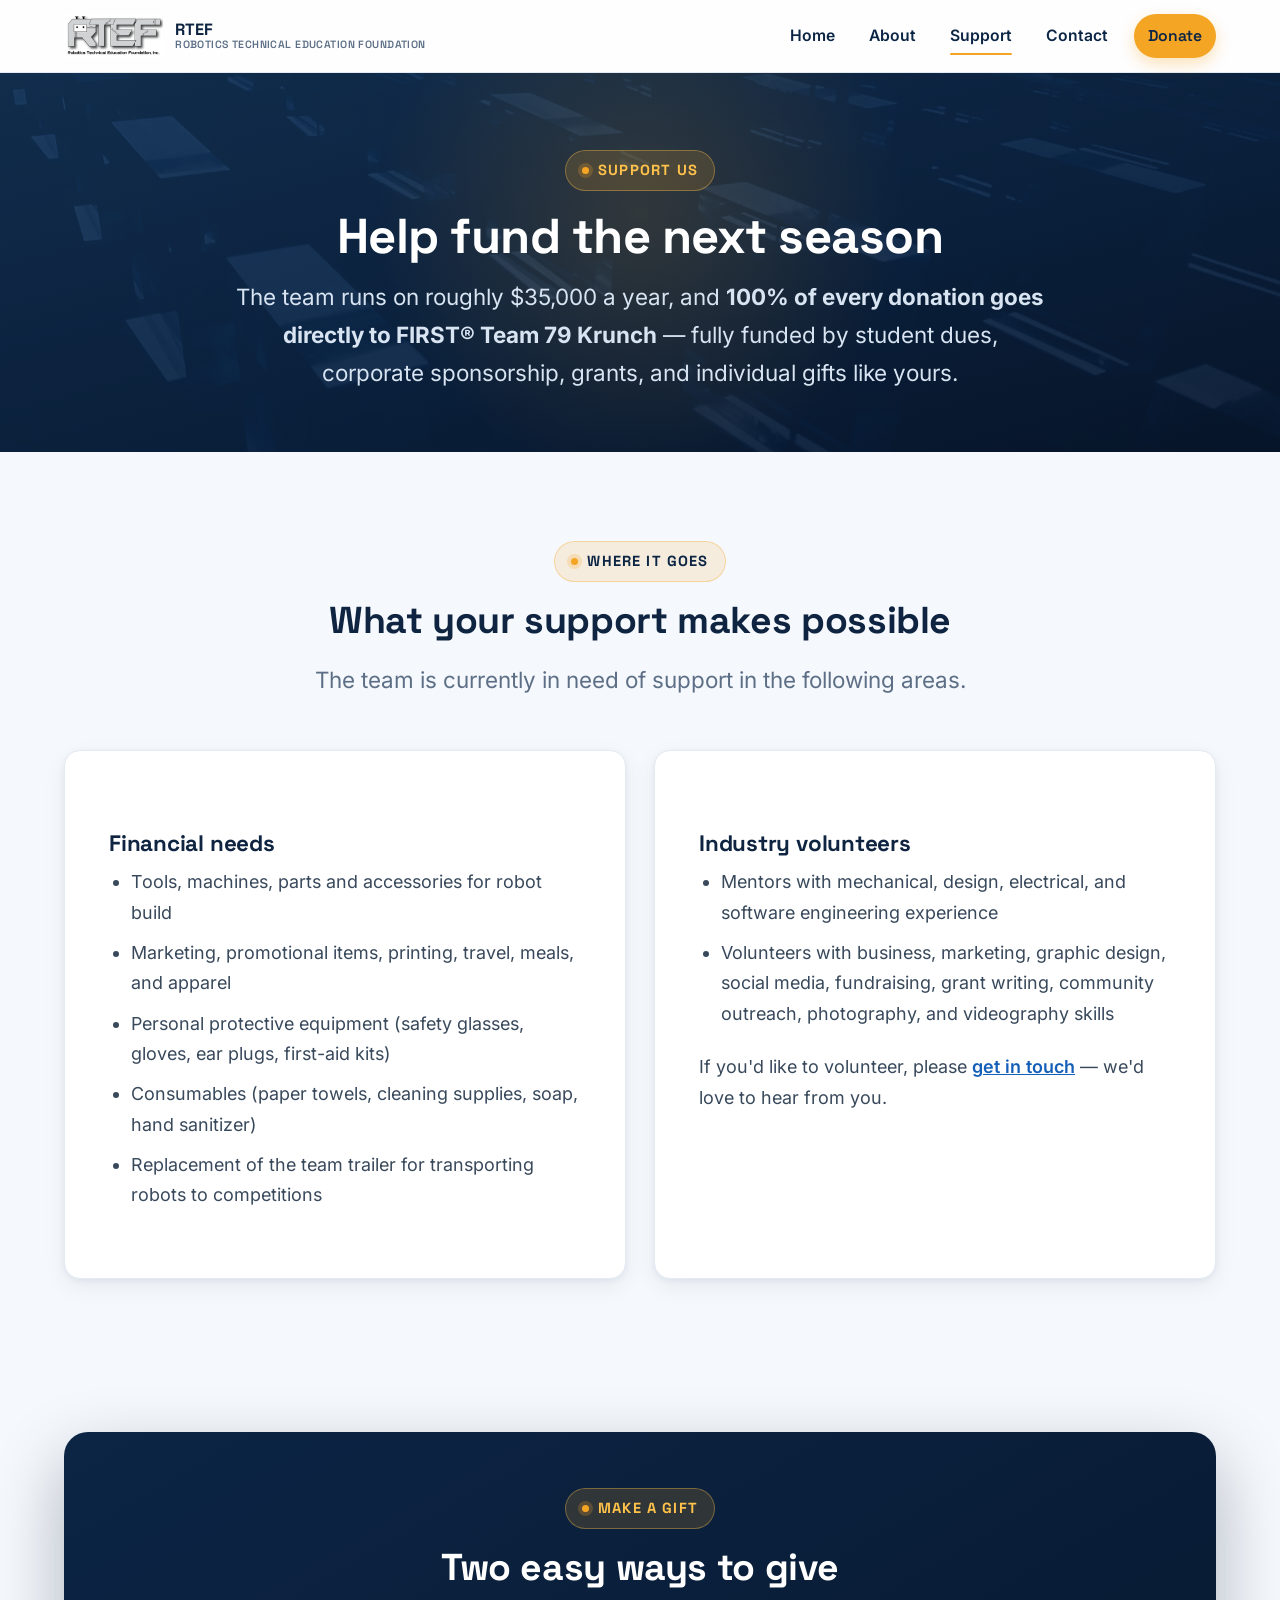
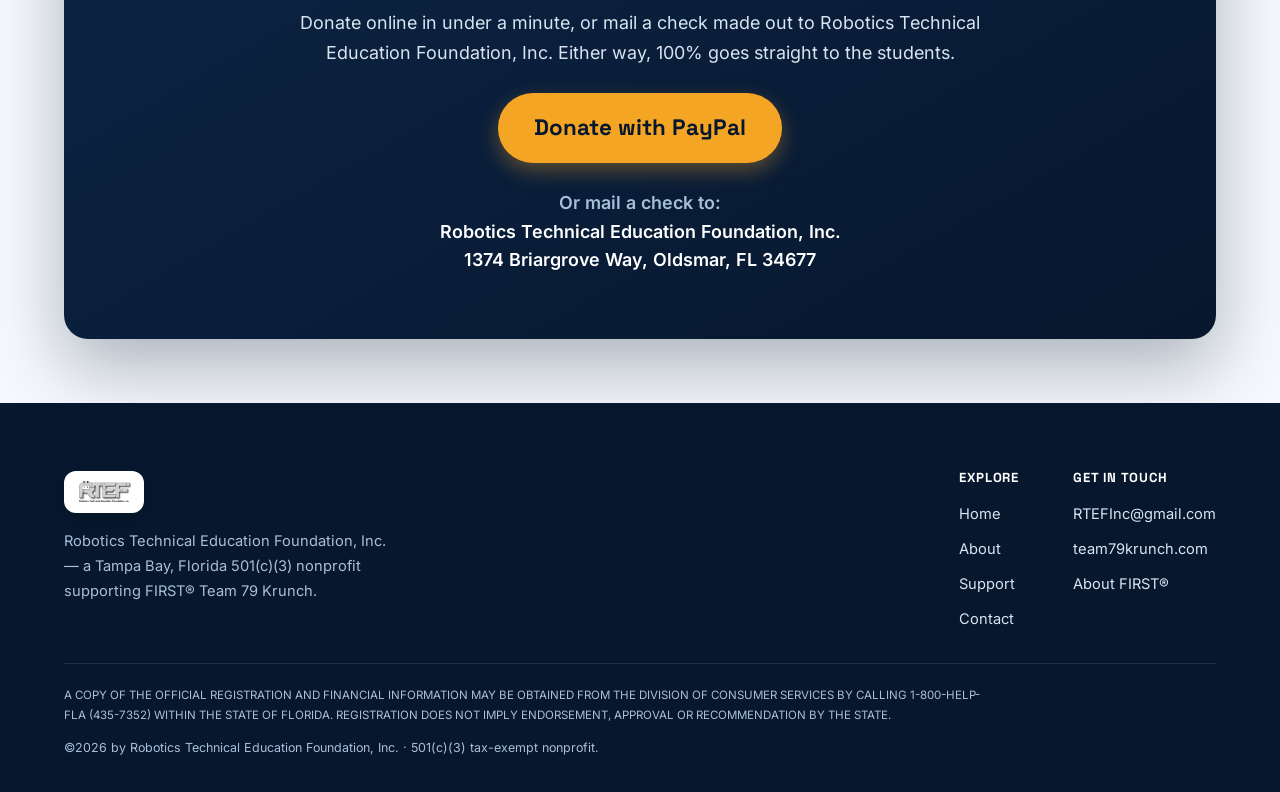
==== support.html @ 3db5b543 "Initial commit: RTEF 2026 static site Modern, framework-free redesign of the Robotics Technical Educ" ====
<!DOCTYPE html>
<html lang="en">
<head>
  <meta charset="UTF-8">
  <meta name="viewport" content="width=device-width, initial-scale=1.0">
  <title>Support | RTEF | Robotics Technical Education Foundation</title>
  <meta name="description" content="Support FIRST&reg; Team 79 Krunch through RTEF. 100% of donations go directly to the team. Give via PayPal or mail a check to our Oldsmar, FL address.">
  <link rel="icon" href="assets/img/logo.png">
  <link rel="preload" href="assets/fonts/inter-latin.woff2" as="font" type="font/woff2" crossorigin>
  <link rel="preload" href="assets/fonts/space-grotesk-latin.woff2" as="font" type="font/woff2" crossorigin>
  <link rel="stylesheet" href="css/style.css">
  <script>document.documentElement.className += ' js';</script>
</head>
<body>
  <a class="skip-link" href="#main">Skip to content</a>

  <header class="site-header">
    <div class="container header-inner">
      <a class="brand" href="index.html" aria-label="RTEF home">
        <img src="assets/img/logo.png" alt="" width="320" height="142">
        <span class="wordmark">RTEF<small>Robotics Technical Education Foundation</small></span>
      </a>
      <button class="nav-toggle" aria-label="Toggle menu" aria-expanded="false" aria-controls="main-nav"><span></span></button>
      <nav class="main-nav" id="main-nav" aria-label="Primary">
        <a href="index.html">Home</a>
        <a href="about.html">About</a>
        <a href="support.html" aria-current="page">Support</a>
        <a href="contact.html">Contact</a>
        <a class="btn-donate" href="https://www.paypal.com/donate?business=RTEFInc@gmail.com&item_name=FIRST+Team+79+Krunch&currency_code=USD" target="_blank" rel="noopener">Donate</a>
      </nav>
    </div>
  </header>

  <main id="main">
    <section class="page-hero">
      <div class="container">
        <span class="eyebrow">Support Us</span>
        <h1>Help fund the next season</h1>
        <p class="subhead">The team runs on roughly $35,000 a year, and <strong>100% of every donation goes directly to FIRST&reg; Team 79 Krunch</strong> — fully funded by student dues, corporate sponsorship, grants, and individual gifts like yours.</p>
      </div>
    </section>

    <section>
      <div class="container">
        <div class="section-head reveal">
          <span class="eyebrow">Where it goes</span>
          <h2>What your support makes possible</h2>
          <p class="lead">The team is currently in need of support in the following areas.</p>
        </div>
        <div class="need-cols">
          <div class="surface-card prose reveal">
            <h3>Financial needs</h3>
            <ul>
              <li>Tools, machines, parts and accessories for robot build</li>
              <li>Marketing, promotional items, printing, travel, meals, and apparel</li>
              <li>Personal protective equipment (safety glasses, gloves, ear plugs, first-aid kits)</li>
              <li>Consumables (paper towels, cleaning supplies, soap, hand sanitizer)</li>
              <li>Replacement of the team trailer for transporting robots to competitions</li>
            </ul>
          </div>
          <div class="surface-card prose reveal d1">
            <h3>Industry volunteers</h3>
            <ul>
              <li>Mentors with mechanical, design, electrical, and software engineering experience</li>
              <li>Volunteers with business, marketing, graphic design, social media, fundraising, grant writing, community outreach, photography, and videography skills</li>
            </ul>
            <p>If you'd like to volunteer, please <a href="contact.html">get in touch</a> — we'd love to hear from you.</p>
          </div>
        </div>
      </div>
    </section>

    <section class="tight">
      <div class="container">
        <div class="cta-card reveal">
          <span class="eyebrow">Make a Gift</span>
          <h2>Two easy ways to give</h2>
          <p>Donate online in under a minute, or mail a check made out to Robotics Technical Education Foundation, Inc. Either way, 100% goes straight to the students.</p>
          <div class="cta-actions">
            <a class="btn btn-gold btn-lg" href="https://www.paypal.com/donate?business=RTEFInc@gmail.com&item_name=FIRST+Team+79+Krunch&currency_code=USD" target="_blank" rel="noopener">Donate with PayPal</a>
          </div>
          <address class="address" style="color:#fff;margin-top:26px;">
            <span style="color:var(--on-navy-muted);font-weight:600;">Or mail a check to:</span><br>
            Robotics Technical Education Foundation, Inc.<br>
            1374 Briargrove Way, Oldsmar, FL 34677
          </address>
        </div>
      </div>
    </section>
  </main>

  <footer class="site-footer">
    <div class="container">
      <div class="footer-top">
        <div class="footer-brand">
          <img src="assets/img/logo.png" alt="RTEF">
          <p>Robotics Technical Education Foundation, Inc. — a Tampa Bay, Florida 501(c)(3) nonprofit supporting FIRST&reg; Team 79 Krunch.</p>
        </div>
        <div class="footer-cols">
          <div class="footer-col"><h4>Explore</h4><a href="index.html">Home</a><a href="about.html">About</a><a href="support.html">Support</a><a href="contact.html">Contact</a></div>
          <div class="footer-col"><h4>Get in touch</h4><a href="mailto:RTEFInc@gmail.com">RTEFInc@gmail.com</a><a href="https://www.team79krunch.com/" target="_blank" rel="noopener">team79krunch.com</a><a href="https://www.firstinspires.org/robotics/frc" target="_blank" rel="noopener">About FIRST&reg;</a></div>
        </div>
      </div>
      <div class="footer-bottom">
        <p class="disclaimer">A COPY OF THE OFFICIAL REGISTRATION AND FINANCIAL INFORMATION MAY BE OBTAINED FROM THE DIVISION OF CONSUMER SERVICES BY CALLING 1-800-HELP-FLA (435-7352) WITHIN THE STATE OF FLORIDA. REGISTRATION DOES NOT IMPLY ENDORSEMENT, APPROVAL OR RECOMMENDATION BY THE STATE.</p>
        <p class="copy">&copy;<span class="year">2026</span> by Robotics Technical Education Foundation, Inc. &middot; 501(c)(3) tax-exempt nonprofit.</p>
      </div>
    </div>
  </footer>
  <script src="js/main.js"></script>
</body>
</html>
---- css/style.css ----
/* ===================================================================
   Robotics Technical Education Foundation, Inc. (RTEF)
   2026 redesign — navy + gold identity on a light-first canvas.
   System architecture adapted from the NCFC implementation of the
   2026 web-design research (fluid type, WCAG 2.2 AA, motion guards).
   Fonts: Space Grotesk (display) + Inter (body), self-hosted.
   =================================================================== */

/* ---------- Fonts ---------- */
@font-face { font-family:'Inter'; font-weight:400 700; font-style:normal; font-display:swap; src:url('../assets/fonts/inter-latin.woff2') format('woff2'); }
@font-face { font-family:'Space Grotesk'; font-weight:500 700; font-style:normal; font-display:swap; src:url('../assets/fonts/space-grotesk-latin.woff2') format('woff2'); }

/* ---------- Tokens ---------- */
:root {
  /* Navy anchor (FIRST blue / Team Krunch navy) */
  --navy:#0c2545; --navy-700:#143458; --navy-800:#0a1f3c; --navy-900:#07172e;
  /* Gold accent (Krunch flag gold; "award-winning") — used as FILLS/highlights, never text on white */
  --gold:#f5a524; --gold-600:#e0941a; --gold-bright:#ffc24b; --gold-soft:rgba(245,165,36,.14);
  /* Accessible link/icon blue on light */
  --blue:#155fb8; --blue-50:#eaf2fc;
  /* Light canvas */
  --bg:#f5f8fc; --surface:#ffffff; --surface-2:#eef3f9; --gray:#f1f5f9;
  /* Text (AA verified on white) */
  --ink:#0e2440; --body:#39495c; --muted:#5d6f86; --border:#e3eaf2; --border-2:#d2dde9;
  /* On navy */
  --on-navy:#d8e4f1; --on-navy-muted:#a7c0d8;

  /* Fluid type scale (Utopia clamp pattern, from NCFC) */
  --step--1:clamp(0.84rem,0.82rem + 0.12vw,0.92rem);
  --step-0: clamp(1.02rem,0.99rem + 0.16vw,1.13rem);
  --step-1: clamp(1.2rem, 1.12rem + 0.36vw,1.4rem);
  --step-2: clamp(1.42rem,1.28rem + 0.66vw,1.9rem);
  --step-3: clamp(1.72rem,1.5rem + 1.05vw,2.5rem);
  --step-4: clamp(2.05rem,1.7rem + 1.7vw,3.25rem);
  --step-5: clamp(2.5rem, 1.95rem + 2.7vw,4.4rem);

  --radius:16px; --r-sm:10px; --r-lg:24px; --pill:999px;
  --maxw:1200px; --maxw-read:730px;
  --shadow-sm:0 2px 6px rgba(12,37,69,.06),0 8px 24px rgba(12,37,69,.06);
  --shadow-md:0 8px 24px rgba(12,37,69,.10),0 18px 48px rgba(12,37,69,.10);
  --shadow-lg:0 28px 70px rgba(7,23,46,.30);
  --ease:cubic-bezier(.22,.61,.36,1);
}

/* ---------- Reset / base ---------- */
*,*::before,*::after { box-sizing:border-box; }
html { -webkit-text-size-adjust:100%; scroll-behavior:smooth; }
body {
  margin:0; background:var(--bg); color:var(--body);
  font-family:'Inter',system-ui,-apple-system,'Segoe UI',sans-serif;
  font-size:var(--step-0); line-height:1.7; -webkit-font-smoothing:antialiased;
}
img { max-width:100%; display:block; }
a { color:var(--blue); text-decoration:none; }
a:hover { text-decoration:underline; }
h1,h2,h3,h4 { font-family:'Space Grotesk','Inter',sans-serif; font-weight:700; color:var(--ink); line-height:1.12; margin:0 0 .5em; letter-spacing:-.01em; }
h1 { font-size:var(--step-4); }
h2 { font-size:var(--step-3); }
h3 { font-size:var(--step-1); }
p { margin:0 0 1.1em; }
[id] { scroll-margin-top:92px; }

.container { width:100%; max-width:var(--maxw); margin:0 auto; padding:0 24px; }
.container--read { max-width:var(--maxw-read); }
section { padding:clamp(54px,7vw,96px) 0; }
section.tight { padding:clamp(40px,5vw,64px) 0; }

/* ---------- Accessibility ---------- */
:focus-visible { outline:3px solid var(--blue); outline-offset:3px; border-radius:6px; }
.hero :focus-visible, .band-navy :focus-visible, .site-footer :focus-visible, .site-header .btn-donate:focus-visible { outline-color:var(--gold-bright); }
.skip-link { position:absolute; left:-999px; top:0; background:var(--navy); color:#fff; padding:12px 18px; border-radius:0 0 8px 0; z-index:500; }
.skip-link:focus { left:0; }
@media (prefers-reduced-motion: reduce) {
  *,*::before,*::after { animation-duration:.001ms !important; animation-iteration-count:1 !important; transition-duration:.001ms !important; scroll-behavior:auto !important; }
  .js .reveal { opacity:1 !important; transform:none !important; }
}

/* ---------- Reveal on scroll ---------- */
.js .reveal { opacity:0; transform:translateY(22px); transition:opacity .7s var(--ease), transform .7s var(--ease); }
.js .reveal.in { opacity:1; transform:none; }
.js .reveal.d1 { transition-delay:.08s; } .js .reveal.d2 { transition-delay:.16s; } .js .reveal.d3 { transition-delay:.24s; }

/* ---------- Buttons ---------- */
.btn {
  display:inline-flex; align-items:center; justify-content:center; gap:9px;
  min-height:48px; padding:13px 28px;
  font-family:'Space Grotesk',sans-serif; font-weight:700; font-size:var(--step-0);
  border:none; border-radius:var(--pill); cursor:pointer; text-align:center;
  transition:transform .18s var(--ease), box-shadow .18s ease, background .18s ease;
}
.btn:hover { transform:translateY(-2px); text-decoration:none; }
.btn-gold { background:var(--gold); color:var(--navy-900); box-shadow:0 8px 20px rgba(245,165,36,.34); }
.btn-gold:hover { background:var(--gold-bright); box-shadow:0 12px 28px rgba(245,165,36,.42); }
.btn-navy { background:var(--navy); color:#fff; box-shadow:0 8px 20px rgba(12,37,69,.26); }
.btn-navy:hover { background:var(--navy-800); }
.btn-outline { background:transparent; color:var(--navy); box-shadow:inset 0 0 0 1.6px var(--border-2); }
.btn-outline:hover { box-shadow:inset 0 0 0 1.6px var(--navy); background:var(--surface); }
.btn-ghost { background:transparent; color:#fff; box-shadow:inset 0 0 0 1.6px rgba(255,255,255,.5); }
.btn-ghost:hover { background:rgba(255,255,255,.10); box-shadow:inset 0 0 0 1.6px rgba(255,255,255,.85); }
.btn-lg { min-height:56px; padding:16px 36px; font-size:var(--step-1); }

/* ---------- Eyebrow ---------- */
.eyebrow {
  display:inline-flex; align-items:center; gap:9px;
  background:var(--gold-soft); color:var(--navy);
  font-family:'Space Grotesk',sans-serif; font-size:var(--step--1); font-weight:700;
  letter-spacing:.08em; text-transform:uppercase; padding:7px 16px; border-radius:var(--pill);
  margin-bottom:18px; border:1px solid rgba(245,165,36,.34);
}
.eyebrow::before { content:""; width:7px; height:7px; border-radius:50%; background:var(--gold); box-shadow:0 0 0 4px rgba(245,165,36,.22); }
.band-navy .eyebrow, .hero .eyebrow, .cta-card .eyebrow, .page-hero .eyebrow { background:rgba(245,165,36,.16); color:var(--gold-bright); border-color:rgba(255,194,75,.36); }

.section-head { max-width:760px; margin:0 auto clamp(34px,4vw,52px); text-align:center; }
.section-head .lead { font-size:var(--step-1); color:var(--muted); margin:0; }
.band-navy .section-head .lead { color:var(--on-navy); }

/* ---------- Header ---------- */
.site-header { position:sticky; top:0; z-index:200; background:rgba(255,255,255,.85); backdrop-filter:saturate(1.6) blur(12px); border-bottom:1px solid var(--border); transition:box-shadow .25s, background .25s; }
.site-header.scrolled { box-shadow:0 6px 24px rgba(12,37,69,.09); background:rgba(255,255,255,.95); }
.header-inner { display:flex; align-items:center; justify-content:space-between; gap:20px; min-height:72px; }
.brand { display:inline-flex; align-items:center; gap:12px; }
.brand img { height:44px; width:auto; }
.brand .wordmark { font-family:'Space Grotesk',sans-serif; font-weight:700; font-size:1.02rem; color:var(--ink); line-height:1.1; letter-spacing:-.01em; }
.brand .wordmark small { display:block; font-size:.66rem; font-weight:600; letter-spacing:.04em; text-transform:uppercase; color:var(--muted); }
.main-nav { display:flex; align-items:center; gap:6px; }
.main-nav a { position:relative; color:var(--navy); font-weight:600; font-size:.98rem; padding:9px 14px; border-radius:var(--pill); }
.main-nav a:hover { text-decoration:none; color:var(--blue); }
.main-nav a[aria-current="page"] { color:var(--navy); }
.main-nav a[aria-current="page"]::after { content:""; position:absolute; left:14px; right:14px; bottom:3px; height:2px; background:var(--gold); border-radius:2px; }
.btn-donate { display:inline-flex; align-items:center; gap:7px; min-height:42px; padding:8px 20px; margin-left:6px; background:var(--gold); color:var(--navy-900); font-family:'Space Grotesk',sans-serif; font-weight:700; border-radius:var(--pill); box-shadow:0 6px 16px rgba(245,165,36,.32); transition:transform .16s var(--ease), box-shadow .16s; }
.btn-donate:hover { transform:translateY(-2px); text-decoration:none; color:var(--navy-900); background:var(--gold-bright); }
.nav-toggle { display:none; width:46px; height:46px; border:1px solid var(--border-2); border-radius:10px; background:#fff; cursor:pointer; padding:0; }
.nav-toggle span, .nav-toggle span::before, .nav-toggle span::after { content:""; display:block; width:22px; height:2px; background:var(--navy); margin:0 auto; position:relative; transition:transform .2s, opacity .2s; }
.nav-toggle span::before { position:absolute; top:-7px; } .nav-toggle span::after { position:absolute; top:7px; }
.nav-toggle.open span { background:transparent; }
.nav-toggle.open span::before { transform:translateY(7px) rotate(45deg); }
.nav-toggle.open span::after { transform:translateY(-7px) rotate(-45deg); }

/* ---------- Hero ---------- */
.hero { position:relative; overflow:hidden; color:#fff; background:linear-gradient(165deg,var(--navy-700) 0%,var(--navy) 52%,var(--navy-900) 100%); padding:clamp(40px,5vw,72px) 0 clamp(48px,6vw,84px); }
.hero::before { content:""; position:absolute; inset:0; background:url('../assets/img/abstract-1920.webp') center/cover no-repeat; opacity:.18; mix-blend-mode:luminosity; pointer-events:none; }
.hero::after { content:""; position:absolute; top:-26%; right:-8%; width:600px; height:600px; background:radial-gradient(circle,rgba(245,165,36,.20),transparent 62%); pointer-events:none; }
.hero > .container { position:relative; z-index:1; }
.hero-grid { display:grid; grid-template-columns:1.05fr .95fr; gap:clamp(34px,5vw,60px); align-items:center; }
.hero h1 { color:#fff; font-size:var(--step-5); margin-bottom:14px; }
.hero h1 .hl { color:var(--gold-bright); }
.hero .subhead { font-size:var(--step-1); color:var(--on-navy); margin-bottom:26px; max-width:36ch; }
.hero-cta { display:flex; flex-wrap:wrap; gap:14px; margin-bottom:30px; }
.hero-media { position:relative; }
.hero-media img { width:100%; height:auto; aspect-ratio:5/4; object-fit:cover; object-position:center; border-radius:var(--r-lg); box-shadow:var(--shadow-lg); background:var(--navy-800); }
.hero-media .badge-float { position:absolute; left:16px; bottom:16px; background:#fff; color:var(--navy); border-radius:14px; padding:11px 15px; box-shadow:var(--shadow-md); display:flex; align-items:center; gap:10px; font-weight:700; }
.hero-media .badge-float img { width:34px; height:auto; border-radius:0; box-shadow:none; aspect-ratio:auto; }
.hero-media .badge-float small { display:block; font-weight:600; font-size:.72rem; color:var(--muted); }

/* Trust strip */
.trust-strip { display:flex; flex-wrap:wrap; gap:14px 26px; padding-top:8px; border-top:1px solid rgba(255,255,255,.14); }
.trust-strip .ts { display:flex; flex-direction:column; }
.trust-strip b { font-family:'Space Grotesk',sans-serif; font-size:var(--step-1); color:var(--gold-bright); line-height:1.1; }
.trust-strip span { font-size:var(--step--1); color:var(--on-navy-muted); }

/* ---------- Page hero (subpages) ---------- */
.page-hero { position:relative; overflow:hidden; color:#fff; text-align:center; background:linear-gradient(165deg,var(--navy-700),var(--navy) 55%,var(--navy-900)); padding:clamp(48px,6vw,88px) 0 clamp(40px,5vw,60px); }
.page-hero::before { content:""; position:absolute; inset:0; background:url('../assets/img/abstract-1920.webp') center/cover; opacity:.14; mix-blend-mode:luminosity; }
.page-hero::after { content:""; position:absolute; top:-32%; left:50%; transform:translateX(-50%); width:680px; height:520px; background:radial-gradient(circle,rgba(245,165,36,.16),transparent 62%); pointer-events:none; }
.page-hero > .container { position:relative; z-index:1; }
.page-hero h1 { color:#fff; font-size:var(--step-4); margin:0 auto 14px; max-width:760px; text-wrap:balance; }
.page-hero .subhead { color:var(--on-navy); font-size:var(--step-1); max-width:58ch; margin:0 auto; text-wrap:pretty; }

/* ---------- Mission / brand logos ---------- */
.mission-text { font-size:var(--step-1); color:var(--body); }
.brand-logos { display:flex; align-items:center; justify-content:center; flex-wrap:wrap; gap:40px; margin-top:30px; }
.brand-logos figure { margin:0; text-align:center; }
.brand-logos img { height:74px; width:auto; margin:0 auto 8px; }
.brand-logos figcaption { font-family:'Space Grotesk',sans-serif; font-weight:600; font-size:.78rem; letter-spacing:.06em; text-transform:uppercase; color:var(--muted); }

/* ---------- Cards ---------- */
.grid-3 { display:grid; grid-template-columns:repeat(3,1fr); gap:24px; }
.card { background:var(--surface); border:1px solid var(--border); border-radius:var(--radius); overflow:hidden; display:flex; flex-direction:column; box-shadow:var(--shadow-sm); transition:transform .2s var(--ease), box-shadow .2s; }
.card:hover { transform:translateY(-5px); box-shadow:var(--shadow-md); }
.card img { width:100%; height:190px; object-fit:cover; }
.card-body { padding:22px 24px 26px; }
.card-body h3 { margin-bottom:.35em; }
.card-body p { margin:0; color:var(--body); font-size:var(--step-0); }
.card-kicker { font-family:'Space Grotesk',sans-serif; font-size:.74rem; font-weight:700; letter-spacing:.08em; text-transform:uppercase; color:var(--blue); }

/* ---------- Navy bands ---------- */
.band-navy { position:relative; overflow:hidden; background:linear-gradient(160deg,var(--navy-700),var(--navy) 60%,var(--navy-900)); color:#fff; }
.band-navy h2 { color:#fff; }
.band-navy::before { content:""; position:absolute; inset:0; background:url('../assets/img/abstract-1920.webp') center/cover; opacity:.10; mix-blend-mode:luminosity; }
.band-navy > .container { position:relative; z-index:1; }

/* Impact stats */
.stats { display:grid; grid-template-columns:repeat(4,1fr); gap:24px; text-align:center; }
.stat b { display:block; font-family:'Space Grotesk',sans-serif; font-size:var(--step-4); color:var(--gold-bright); line-height:1; }
.stat span { display:block; margin-top:8px; color:var(--on-navy); font-size:var(--step-0); }

/* ---------- Support CTA band ---------- */
.cta-card { background:linear-gradient(150deg,var(--navy),var(--navy-900)); color:#fff; border-radius:var(--r-lg); padding:clamp(34px,5vw,56px); text-align:center; box-shadow:var(--shadow-lg); position:relative; overflow:hidden; }
.cta-card h2 { color:#fff; }
.cta-card p { color:var(--on-navy); max-width:62ch; margin:0 auto 24px; }
.cta-actions { display:flex; gap:14px; justify-content:center; flex-wrap:wrap; }

/* ---------- Prose (About/Support) ---------- */
.prose { font-size:var(--step-0); color:var(--body); }
.prose p { margin:0 0 1.2em; }
.prose a { color:var(--blue); text-decoration:underline; font-weight:600; }
.prose h2 { margin-top:1.4em; }
.prose h3 { font-size:var(--step-1); color:var(--ink); margin:1.6em 0 .5em; }
.prose ul { margin:0 0 1.3em; padding-left:1.25em; }
.prose li { margin-bottom:.55em; }
.surface-card { background:var(--surface); border:1px solid var(--border); border-radius:var(--radius); padding:clamp(26px,4vw,44px); box-shadow:var(--shadow-sm); }
.need-cols { display:grid; grid-template-columns:1fr 1fr; gap:28px; }
.address { font-style:normal; font-weight:600; color:var(--ink); line-height:1.6; margin:8px 0; }

/* ---------- Contact form ---------- */
.contact-grid { display:grid; grid-template-columns:1.25fr .9fr; gap:40px; align-items:start; }
.form { display:grid; gap:16px; }
.field { display:flex; flex-direction:column; }
.field label { font-family:'Space Grotesk',sans-serif; font-weight:600; font-size:.9rem; color:var(--ink); margin-bottom:6px; }
.field input, .field textarea { font-family:inherit; font-size:var(--step-0); padding:12px 14px; border:1px solid var(--border-2); border-radius:var(--r-sm); background:#fff; color:var(--ink); }
.field input:focus, .field textarea:focus { outline:none; border-color:var(--blue); box-shadow:0 0 0 3px rgba(21,95,184,.16); }
.field textarea { resize:vertical; min-height:140px; }
.form-confirm { display:none; background:#e7f6ec; border:1px solid #aedcbb; color:#1c6b37; padding:14px 16px; border-radius:var(--r-sm); margin-bottom:6px; font-weight:600; }
.form-confirm.show { display:block; }
.contact-aside { background:var(--surface); border:1px solid var(--border); border-radius:var(--radius); padding:28px; box-shadow:var(--shadow-sm); }
.contact-aside .row { display:flex; gap:12px; align-items:flex-start; margin-bottom:16px; }
.contact-aside .row svg { width:20px; height:20px; color:var(--blue); flex:none; margin-top:3px; }

/* ---------- Footer ---------- */
.site-footer { background:var(--navy-900); color:var(--on-navy); padding:clamp(44px,6vw,68px) 0 34px; }
.footer-top { display:flex; flex-wrap:wrap; justify-content:space-between; gap:28px; align-items:flex-start; margin-bottom:26px; }
.footer-brand { max-width:340px; }
.footer-brand img { height:42px; width:auto; margin-bottom:16px; background:#fff; padding:9px 13px; border-radius:12px; box-shadow:0 4px 14px rgba(0,0,0,.18); }
.footer-brand p { color:var(--on-navy-muted); font-size:var(--step--1); margin:0; }
.footer-cols { display:flex; gap:54px; flex-wrap:wrap; }
.footer-col h4 { color:#fff; font-size:.82rem; letter-spacing:.06em; text-transform:uppercase; margin-bottom:12px; }
.footer-col a { display:block; color:var(--on-navy); font-size:var(--step--1); padding:5px 0; }
.footer-col a:hover { color:var(--gold-bright); text-decoration:none; }
.footer-bottom { border-top:1px solid rgba(255,255,255,.1); padding-top:22px; }
.footer-bottom .disclaimer { font-size:.72rem; line-height:1.7; color:var(--on-navy-muted); max-width:920px; margin:0 0 12px; }
.footer-bottom .copy { font-size:.78rem; color:var(--on-navy-muted); margin:0; }

/* ---------- Responsive ---------- */
@media (max-width:920px) {
  .nav-toggle { display:block; }
  .main-nav { position:fixed; inset:72px 0 auto 0; flex-direction:column; align-items:stretch; gap:0; background:#fff; border-bottom:1px solid var(--border); box-shadow:var(--shadow-md); padding:10px 18px 18px; transform:translateY(-130%); transition:transform .25s; max-height:calc(100vh - 72px); overflow:auto; }
  .main-nav.open { transform:translateY(0); }
  .main-nav a { padding:14px 8px; border-bottom:1px solid var(--border); border-radius:0; }
  .main-nav a[aria-current="page"]::after { display:none; }
  .btn-donate { margin:12px 8px 0; justify-content:center; }
  .hero-grid { grid-template-columns:1fr; gap:32px; }
  .hero-media { order:-1; }
  .grid-3 { grid-template-columns:1fr; }
  .stats { grid-template-columns:1fr 1fr; gap:28px 18px; }
  .need-cols { grid-template-columns:1fr; }
  .contact-grid { grid-template-columns:1fr; gap:28px; }
}
@media (max-width:520px) {
  .stats { grid-template-columns:1fr; }
  .hero-media .badge-float { left:8px; }
}
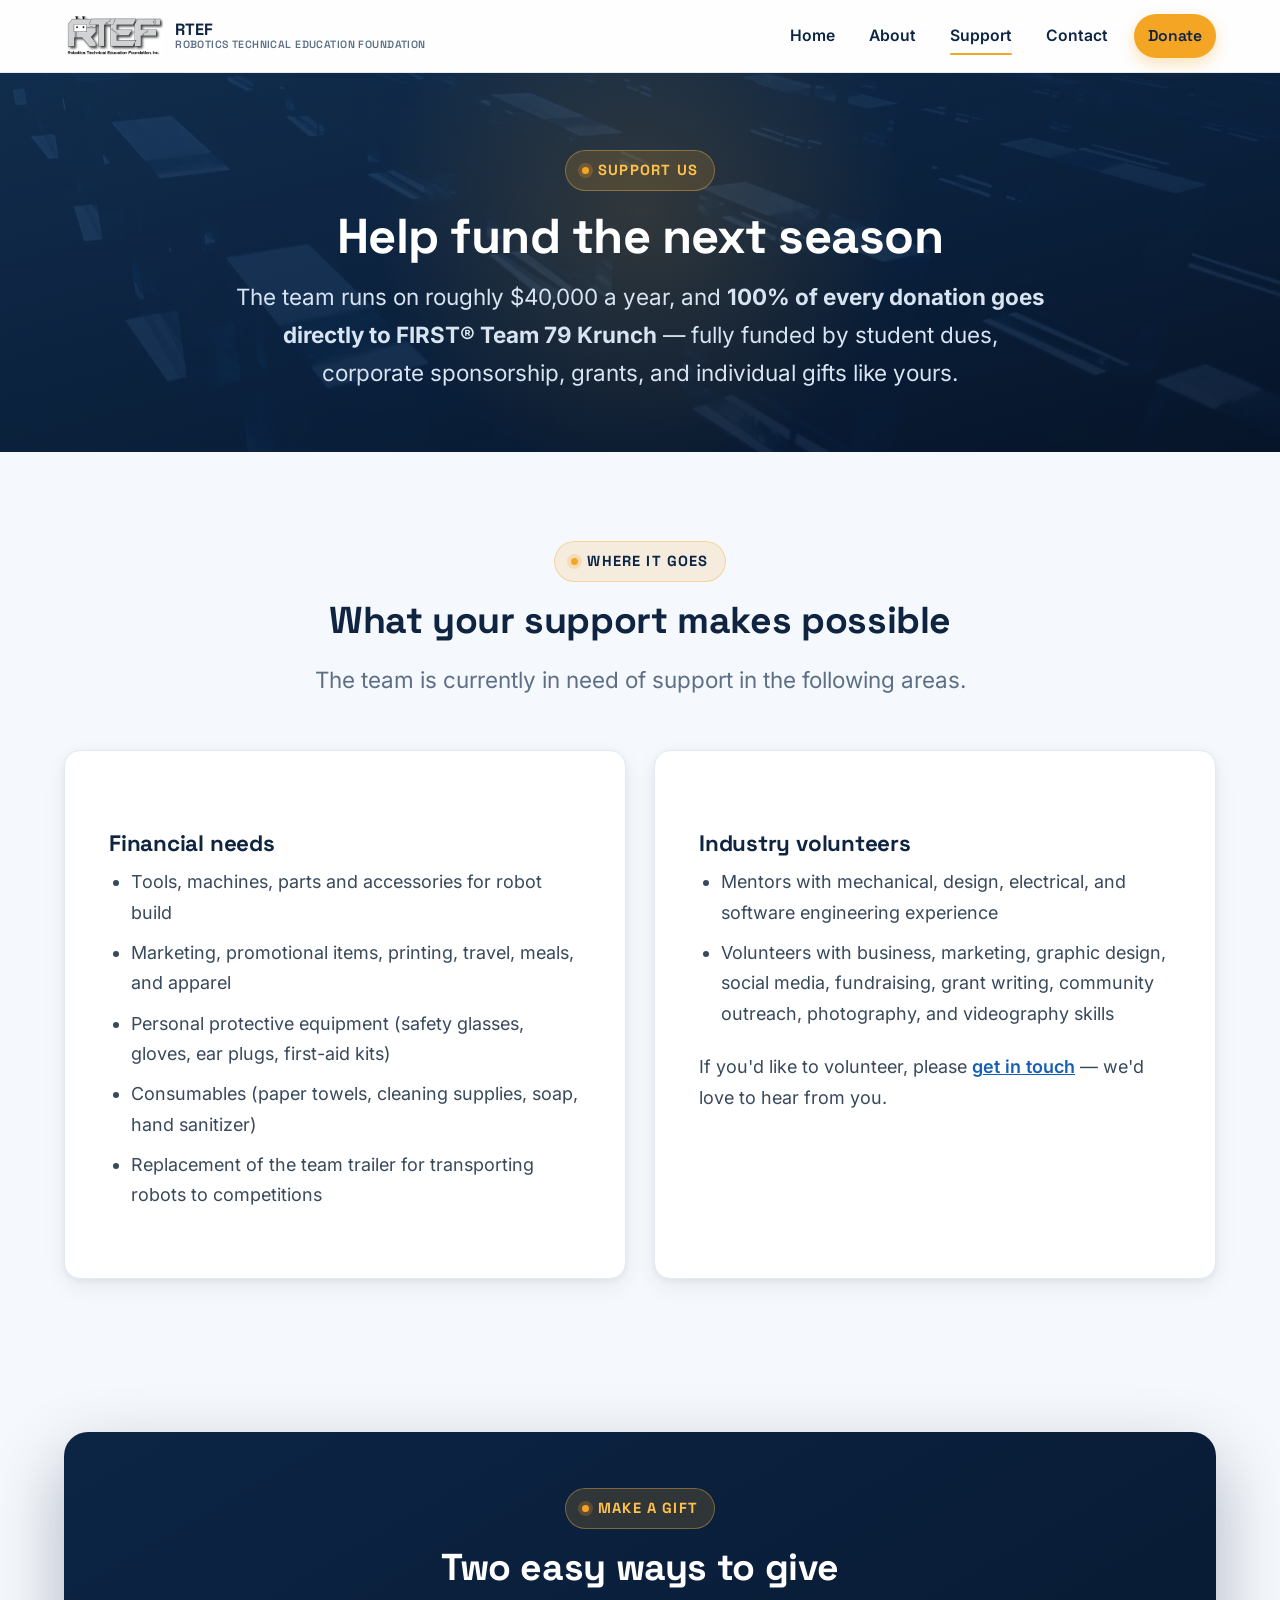
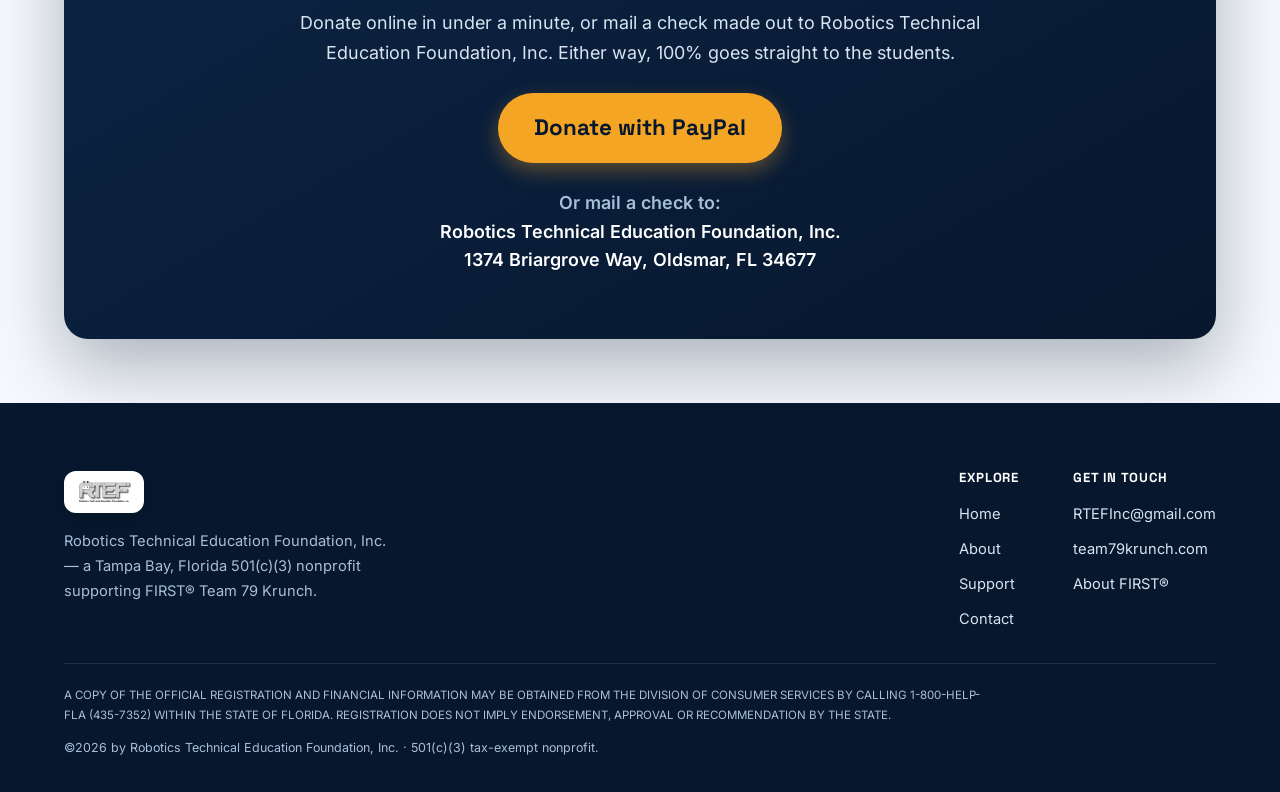
==== commit 8cee9b13: "Update annual team budget figure to $40,000 Co-Authored-By: Claude Opus 4.8 <noreply@anthropic.com>" ====
--- a/support.html
+++ b/support.html
@@ -36,7 +36,7 @@
       <div class="container">
         <span class="eyebrow">Support Us</span>
         <h1>Help fund the next season</h1>
-        <p class="subhead">The team runs on roughly $35,000 a year, and <strong>100% of every donation goes directly to FIRST&reg; Team 79 Krunch</strong> — fully funded by student dues, corporate sponsorship, grants, and individual gifts like yours.</p>
+        <p class="subhead">The team runs on roughly $40,000 a year, and <strong>100% of every donation goes directly to FIRST&reg; Team 79 Krunch</strong> — fully funded by student dues, corporate sponsorship, grants, and individual gifts like yours.</p>
       </div>
     </section>
 
--- a/css/style.css
+++ b/css/style.css
@@ -137,7 +137,7 @@
 .nav-toggle.open span::after { transform:translateY(-7px) rotate(-45deg); }
 
 /* ---------- Hero ---------- */
-.hero { position:relative; overflow:hidden; color:#fff; background:linear-gradient(165deg,var(--navy-700) 0%,var(--navy) 52%,var(--navy-900) 100%); padding:clamp(40px,5vw,72px) 0 clamp(48px,6vw,84px); }
+.hero { position:relative; overflow:hidden; color:#fff; background:linear-gradient(165deg,var(--navy-700) 0%,var(--navy) 52%,var(--navy-900) 100%); padding:clamp(30px,3.6vw,52px) 0 clamp(32px,3.6vw,52px); }
 .hero::before { content:""; position:absolute; inset:0; background:url('../assets/img/abstract-1920.webp') center/cover no-repeat; opacity:.18; mix-blend-mode:luminosity; pointer-events:none; }
 .hero::after { content:""; position:absolute; top:-26%; right:-8%; width:600px; height:600px; background:radial-gradient(circle,rgba(245,165,36,.20),transparent 62%); pointer-events:none; }
 .hero > .container { position:relative; z-index:1; }
@@ -153,9 +153,9 @@
 .hero-media .badge-float small { display:block; font-weight:600; font-size:.72rem; color:var(--muted); }
 
 /* Trust strip */
-.trust-strip { display:flex; flex-wrap:wrap; gap:14px 26px; padding-top:8px; border-top:1px solid rgba(255,255,255,.14); }
+.trust-strip { display:grid; grid-template-columns:repeat(4,1fr); gap:14px 14px; padding-top:16px; border-top:1px solid rgba(255,255,255,.14); }
 .trust-strip .ts { display:flex; flex-direction:column; }
-.trust-strip b { font-family:'Space Grotesk',sans-serif; font-size:var(--step-1); color:var(--gold-bright); line-height:1.1; }
+.trust-strip b { font-family:'Space Grotesk',sans-serif; font-size:1.2rem; color:var(--gold-bright); line-height:1.1; }
 .trust-strip span { font-size:var(--step--1); color:var(--on-navy-muted); }
 
 /* ---------- Page hero (subpages) ---------- */
@@ -257,5 +257,6 @@
 }
 @media (max-width:520px) {
   .stats { grid-template-columns:1fr; }
+  .trust-strip { grid-template-columns:repeat(2,1fr); }
   .hero-media .badge-float { left:8px; }
 }
